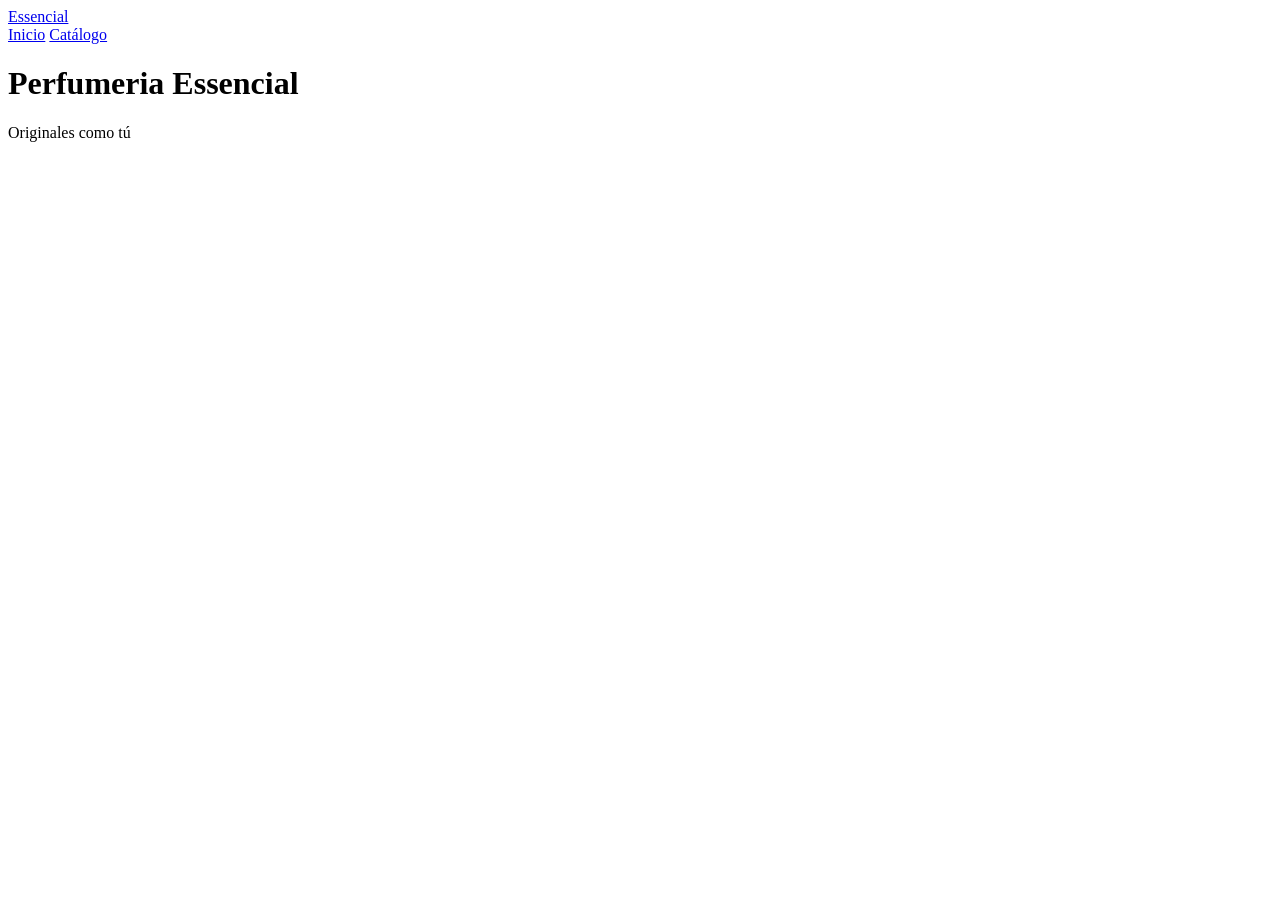
==== index.html @ 13d107a7 "estructura inicial" ====
<!DOCTYPE html>
<html lang="en">
<head>
    <meta charset="UTF-8">
    <meta name="viewport" content="width=device-width, initial-scale=1.0">
    <title>Essencial - Inicio</title>
    <link rel="stylesheet" href="css/styles.css">
</head>
<body>
    
    <header class="cabecera">
        <a class="marca" href="index.html">Essencial</a>
        <nav aria-label="Menú principal">
            <a href="index.html">Inicio</a>
            <a href="#catalogo">Catálogo</a>
        </nav>
        <h1>Perfumeria Essencial</h1>
        <p>Originales como tú</p>
    </header>
</body>
</html>
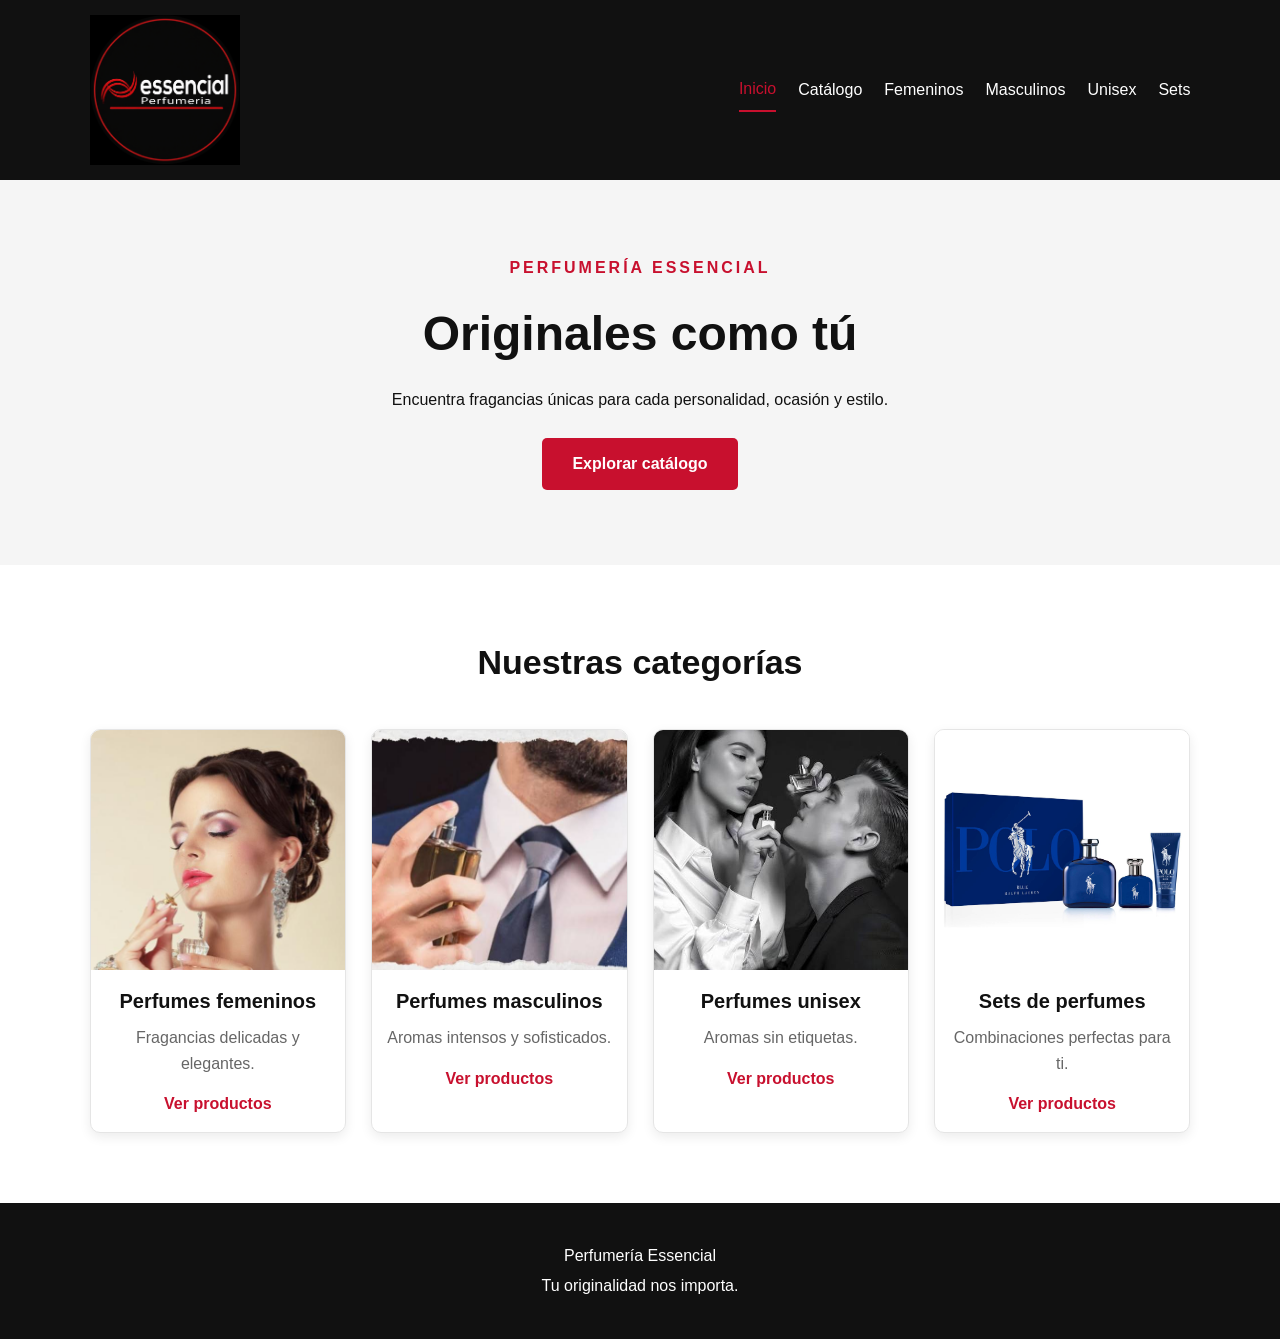
==== commit 609fdcb9: "Estructura general maqueteada" ====
--- a/index.html
+++ b/index.html
@@ -1,21 +1,146 @@
+
 <!DOCTYPE html>
-<html lang="en">
+<html lang="es">
+
 <head>
     <meta charset="UTF-8">
     <meta name="viewport" content="width=device-width, initial-scale=1.0">
-    <title>Essencial - Inicio</title>
+
+    <meta name="description"
+          content="Perfumería Essencial, originales como tú.">
+
+    <title>Essencial | Perfumería</title>
+
     <link rel="stylesheet" href="css/styles.css">
 </head>
+
 <body>
-    
+
+    <!-- ENCABEZADO -->
     <header class="cabecera">
-        <a class="marca" href="index.html">Essencial</a>
-        <nav aria-label="Menú principal">
-            <a href="index.html">Inicio</a>
-            <a href="#catalogo">Catálogo</a>
+
+        <a class="marca" href="index.html">
+            <img src="img/Logo.png"
+                 alt="Logo Perfumería Essencial"
+                 class="logo">
+        </a>
+
+        <nav class="menu" aria-label="Menú principal">
+            <a href="index.html" aria-current="page">Inicio</a>
+            <a href="#categorias">Catálogo</a>
+            <a href="femeninos.html">Femeninos</a>
+            <a href="masculinos.html">Masculinos</a>
+            <a href="unisex.html">Unisex</a>
+            <a href="packs.html">Sets</a>
         </nav>
-        <h1>Perfumeria Essencial</h1>
-        <p>Originales como tú</p>
+
     </header>
+
+    <main>
+
+        <!-- PRESENTACIÓN -->
+        <section class="presentacion">
+
+            <p class="subtitulo">
+                PERFUMERÍA ESSENCIAL
+            </p>
+
+            <h1>Originales como tú</h1>
+
+            <p>
+                Encuentra fragancias únicas para cada
+                personalidad, ocasión y estilo.
+            </p>
+
+            <a href="#categorias" class="boton">
+                Explorar catálogo
+            </a>
+
+        </section>
+
+        <!-- CATEGORÍAS -->
+        <section id="categorias" class="seccion-categorias">
+
+            <h2>Nuestras categorías</h2>
+
+            <div class="contenedor-categorias">
+
+                <article class="tarjeta">
+                    <a href="femeninos.html">
+
+                        <img src="img/femeninos.jpg"
+                             alt="Perfumes femeninos">
+
+                        <h3>Perfumes femeninos</h3>
+
+                        <p>
+                            Fragancias delicadas y elegantes.
+                        </p>
+
+                        <span>Ver productos</span>
+                    </a>
+                </article>
+
+                <article class="tarjeta">
+                    <a href="masculinos.html">
+
+                        <img src="img/masculinos.jpg"
+                             alt="Perfumes masculinos">
+
+                        <h3>Perfumes masculinos</h3>
+
+                        <p>
+                            Aromas intensos y sofisticados.
+                        </p>
+
+                        <span>Ver productos</span>
+                    </a>
+                </article>
+
+                <article class="tarjeta">
+                    <a href="unisex.html">
+
+                        <img src="img/unisex.jpg"
+                             alt="Perfumes unisex">
+
+                        <h3>Perfumes unisex</h3>
+
+                        <p>Aromas sin etiquetas.</p>
+
+                        <span>Ver productos</span>
+                    </a>
+                </article>
+
+                <article class="tarjeta">
+                    <a href="packs.html">
+
+                        <img src="img/packs.jpg"
+                             alt="Sets de perfumes">
+
+                        <h3>Sets de perfumes</h3>
+
+                        <p>
+                            Combinaciones perfectas para ti.
+                        </p>
+
+                        <span>Ver productos</span>
+                    </a>
+                </article>
+
+            </div>
+
+        </section>
+
+    </main>
+
+    <!-- PIE DE PÁGINA -->
+    <footer class="pie-pagina">
+
+        <p>Perfumería Essencial</p>
+
+        <p>Tu originalidad nos importa.</p>
+
+    </footer>
+
 </body>
-</html>+</html>
--- a/css/styles.css
+++ b/css/styles.css
@@ -0,0 +1,492 @@
+
+/* ========================================
+   PERFUMERÍA ESSENCIAL
+   Hoja de estilos principal
+======================================== */
+
+/* 1. VARIABLES CSS */
+:root {
+    --rojo: #C8102E;
+    --rojo-oscuro: #9F0B23;
+    --negro: #111111;
+    --blanco: #FFFFFF;
+
+    --gris-claro: #F5F5F5;
+    --gris-texto: #666666;
+    --borde: #E5E5E5;
+
+    --radio: 10px;
+    --sombra: 0 4px 12px rgba(0, 0, 0, 0.08);
+}
+
+/* 2. CONFIGURACIÓN GENERAL */
+* {
+    margin: 0;
+    padding: 0;
+    box-sizing: border-box;
+}
+
+html {
+    scroll-behavior: smooth;
+}
+
+body {
+    font-family: Arial, sans-serif;
+    color: var(--negro);
+    background: var(--blanco);
+    line-height: 1.6;
+}
+
+a {
+    text-decoration: none;
+    color: inherit;
+}
+
+img {
+    display: block;
+    max-width: 100%;
+}
+
+/* 3. ENCABEZADO */
+.cabecera {
+    display: flex;
+    justify-content: space-between;
+    align-items: center;
+    gap: 30px;
+    padding: 15px 7%;
+    background: var(--negro);
+}
+
+/* Logo original */
+.logo {
+    width: 150px;
+    height: auto;
+    object-fit: contain;
+}
+
+/* Menú */
+.menu {
+    display: flex;
+    align-items: center;
+    justify-content: center;
+    flex-wrap: wrap;
+    gap: 22px;
+}
+
+.menu a {
+    color: var(--blanco);
+    font-weight: 500;
+    transition: color 0.3s ease;
+}
+
+.menu a:hover {
+    color: var(--rojo);
+}
+
+/* 4. PRESENTACIÓN */
+.presentacion {
+    padding: 75px 20px;
+    text-align: center;
+    background: var(--gris-claro);
+
+    /* ANIMACIÓN 1 */
+    animation: aparecer 1.2s ease both;
+}
+
+.presentacion h1 {
+    font-size: 48px;
+    margin: 15px 0;
+}
+
+.presentacion p {
+    max-width: 650px;
+    margin-left: auto;
+    margin-right: auto;
+}
+
+.subtitulo {
+    color: var(--rojo);
+    font-weight: bold;
+    letter-spacing: 3px;
+}
+
+/* Botón principal */
+.boton {
+    display: inline-block;
+    margin-top: 25px;
+    padding: 13px 30px;
+    background: var(--rojo);
+    color: var(--blanco);
+    border-radius: 5px;
+    font-weight: bold;
+
+    /* ANIMACIÓN 2 */
+    animation: subir 1s ease both;
+
+    transition: background 0.3s ease;
+}
+
+.boton:hover {
+    background: var(--rojo-oscuro);
+}
+
+/* 5. CATEGORÍAS */
+.seccion-categorias {
+    padding: 70px 7%;
+    text-align: center;
+}
+
+.seccion-categorias h2 {
+    font-size: 34px;
+    margin-bottom: 40px;
+}
+
+/* Cuatro columnas */
+.contenedor-categorias {
+    display: grid;
+    grid-template-columns: repeat(4, 1fr);
+    gap: 25px;
+}
+
+/* Tarjetas */
+.tarjeta,
+.producto {
+    background: var(--blanco);
+    border: 1px solid var(--borde);
+    border-radius: var(--radio);
+    overflow: hidden;
+    box-shadow: var(--sombra);
+
+    transition:
+        transform 0.3s ease,
+        box-shadow 0.3s ease;
+}
+
+/* ANIMACIÓN 3 */
+.tarjeta {
+    animation: entradaTarjeta 0.9s ease both;
+}
+
+.tarjeta:hover,
+.producto:hover {
+    transform: translateY(-8px);
+    box-shadow: 0 10px 25px rgba(0, 0, 0, 0.15);
+}
+
+/* Imágenes */
+.tarjeta img,
+.producto img {
+    width: 100%;
+    height: 240px;
+    object-fit: cover;
+
+    transition: transform 0.4s ease;
+}
+
+.tarjeta:hover img,
+.producto:hover img {
+    transform: scale(1.05);
+}
+
+.tarjeta h3 {
+    margin: 15px 12px 8px;
+    font-size: 20px;
+}
+
+.tarjeta p {
+    margin: 8px 12px;
+    color: var(--gris-texto);
+}
+
+.tarjeta span {
+    display: block;
+    margin: 15px;
+    color: var(--rojo);
+    font-weight: bold;
+}
+
+/* 6. CATÁLOGO DE PRODUCTOS */
+.catalogo {
+    padding: 70px 7%;
+    text-align: center;
+}
+
+.catalogo h1 {
+    font-size: 36px;
+    margin-bottom: 35px;
+}
+
+.contenedor-productos {
+    display: grid;
+    grid-template-columns: repeat(3, 1fr);
+    gap: 25px;
+}
+
+.producto {
+    padding-bottom: 25px;
+}
+
+.producto h2 {
+    margin: 15px;
+    font-size: 21px;
+}
+
+.producto p {
+    margin: 12px;
+}
+
+.precio {
+    font-size: 24px;
+    font-weight: bold;
+    color: var(--negro);
+}
+
+/* Productos en oferta */
+.descuento {
+    display: inline-block;
+    padding: 6px 14px;
+    background: var(--rojo);
+    color: var(--blanco);
+    border-radius: 5px;
+
+    /* ANIMACIÓN 4 */
+    animation: resaltarOferta 2s ease-in-out infinite;
+}
+
+.sin-descuento {
+    color: var(--gris-texto);
+}
+
+.volver {
+    display: inline-block;
+    margin-top: 40px;
+    color: var(--rojo);
+    font-weight: bold;
+}
+
+.volver:hover {
+    text-decoration: underline;
+}
+
+/* 7. PIE DE PÁGINA */
+.pie-pagina {
+    padding: 35px 20px;
+    text-align: center;
+    background: var(--negro);
+    color: var(--blanco);
+}
+
+.pie-pagina p {
+    margin: 5px 0;
+}
+
+/* ========================================
+   ANIMACIONES CSS
+======================================== */
+
+/* Animación 1: aparición */
+@keyframes aparecer {
+    from {
+        opacity: 0;
+    }
+
+    to {
+        opacity: 1;
+    }
+}
+
+/* Animación 2: entrada desde abajo */
+@keyframes subir {
+    from {
+        opacity: 0;
+        transform: translateY(30px);
+    }
+
+    to {
+        opacity: 1;
+        transform: translateY(0);
+    }
+}
+
+/* Animación 3: entrada de tarjetas */
+@keyframes entradaTarjeta {
+    from {
+        opacity: 0;
+        transform: translateY(20px);
+    }
+
+    to {
+        opacity: 1;
+        transform: translateY(0);
+    }
+}
+
+/* Animación 4: ofertas */
+@keyframes resaltarOferta {
+    0%, 100% {
+        opacity: 1;
+    }
+
+    50% {
+        opacity: 0.65;
+    }
+}
+
+/* ========================================
+   RESPONSIVIDAD
+======================================== */
+
+/* TABLETS */
+@media (max-width: 900px) {
+
+    .cabecera {
+        flex-direction: column;
+        gap: 15px;
+    }
+
+    .contenedor-categorias,
+    .contenedor-productos {
+        grid-template-columns: repeat(2, 1fr);
+    }
+
+    .presentacion h1 {
+        font-size: 38px;
+    }
+}
+
+/* CELULARES */
+@media (max-width: 600px) {
+
+    .cabecera {
+        padding: 20px;
+    }
+
+    .logo {
+        width: 120px;
+    }
+
+    .menu {
+        gap: 12px;
+    }
+
+    .menu a {
+        font-size: 14px;
+    }
+
+    .presentacion {
+        padding: 70px 20px;
+    }
+
+    .presentacion h1 {
+        font-size: 30px;
+    }
+
+    .contenedor-categorias,
+    .contenedor-productos {
+        grid-template-columns: 1fr;
+    }
+
+    .seccion-categorias,
+    .catalogo {
+        padding: 45px 20px;
+    }
+
+    .tarjeta img,
+    .producto img {
+        height: 280px;
+    }
+}
+
+/* ACCESIBILIDAD */
+@media (prefers-reduced-motion: reduce) {
+
+    *,
+    *::before,
+    *::after {
+        animation-duration: 0.01ms !important;
+        animation-iteration-count: 1 !important;
+        transition-duration: 0.01ms !important;
+        scroll-behavior: auto !important;
+    }
+}
+/* Imágenes de las cuatro categorías */
+.tarjeta img {
+    width: 100%;
+    height: 240px;
+    object-fit: cover;
+}
+
+/* Imágenes de los productos */
+.producto img {
+    width: 100%;
+    height: 260px;
+    object-fit: contain;
+    padding: 15px;
+    background: var(--blanco);
+}
+
+
+/* =====================================
+   MEJORAS GENERALES DEL CATÁLOGO
+===================================== */
+
+/* Asegura el mismo alto de las tarjetas */
+.contenedor-productos {
+    align-items: stretch;
+}
+
+.producto {
+    display: flex;
+    flex-direction: column;
+    align-items: center;
+    gap: 8px;
+}
+
+.producto .precio {
+    margin-top: auto;
+}
+
+/* Mejora de la navegación */
+.menu a {
+    padding: 8px 0;
+}
+
+.menu a[aria-current="page"] {
+    color: var(--rojo);
+    border-bottom: 2px solid var(--rojo);
+}
+
+/* Accesibilidad al navegar con teclado */
+a:focus-visible {
+    outline: 3px solid var(--rojo);
+    outline-offset: 4px;
+}
+
+/* Mejor lectura de las descripciones */
+.producto p:not(.precio) {
+    color: var(--gris-texto);
+    padding: 0 12px;
+}
+
+/* Mejoras para tablet */
+@media (max-width: 900px) {
+    .contenedor-productos {
+        grid-template-columns: repeat(2, 1fr);
+    }
+}
+
+/* Mejoras para celular */
+@media (max-width: 600px) {
+    .contenedor-productos {
+        grid-template-columns: 1fr;
+    }
+
+    .catalogo h1 {
+        font-size: 28px;
+    }
+
+    .producto img {
+        height: 230px;
+    }
+}
+
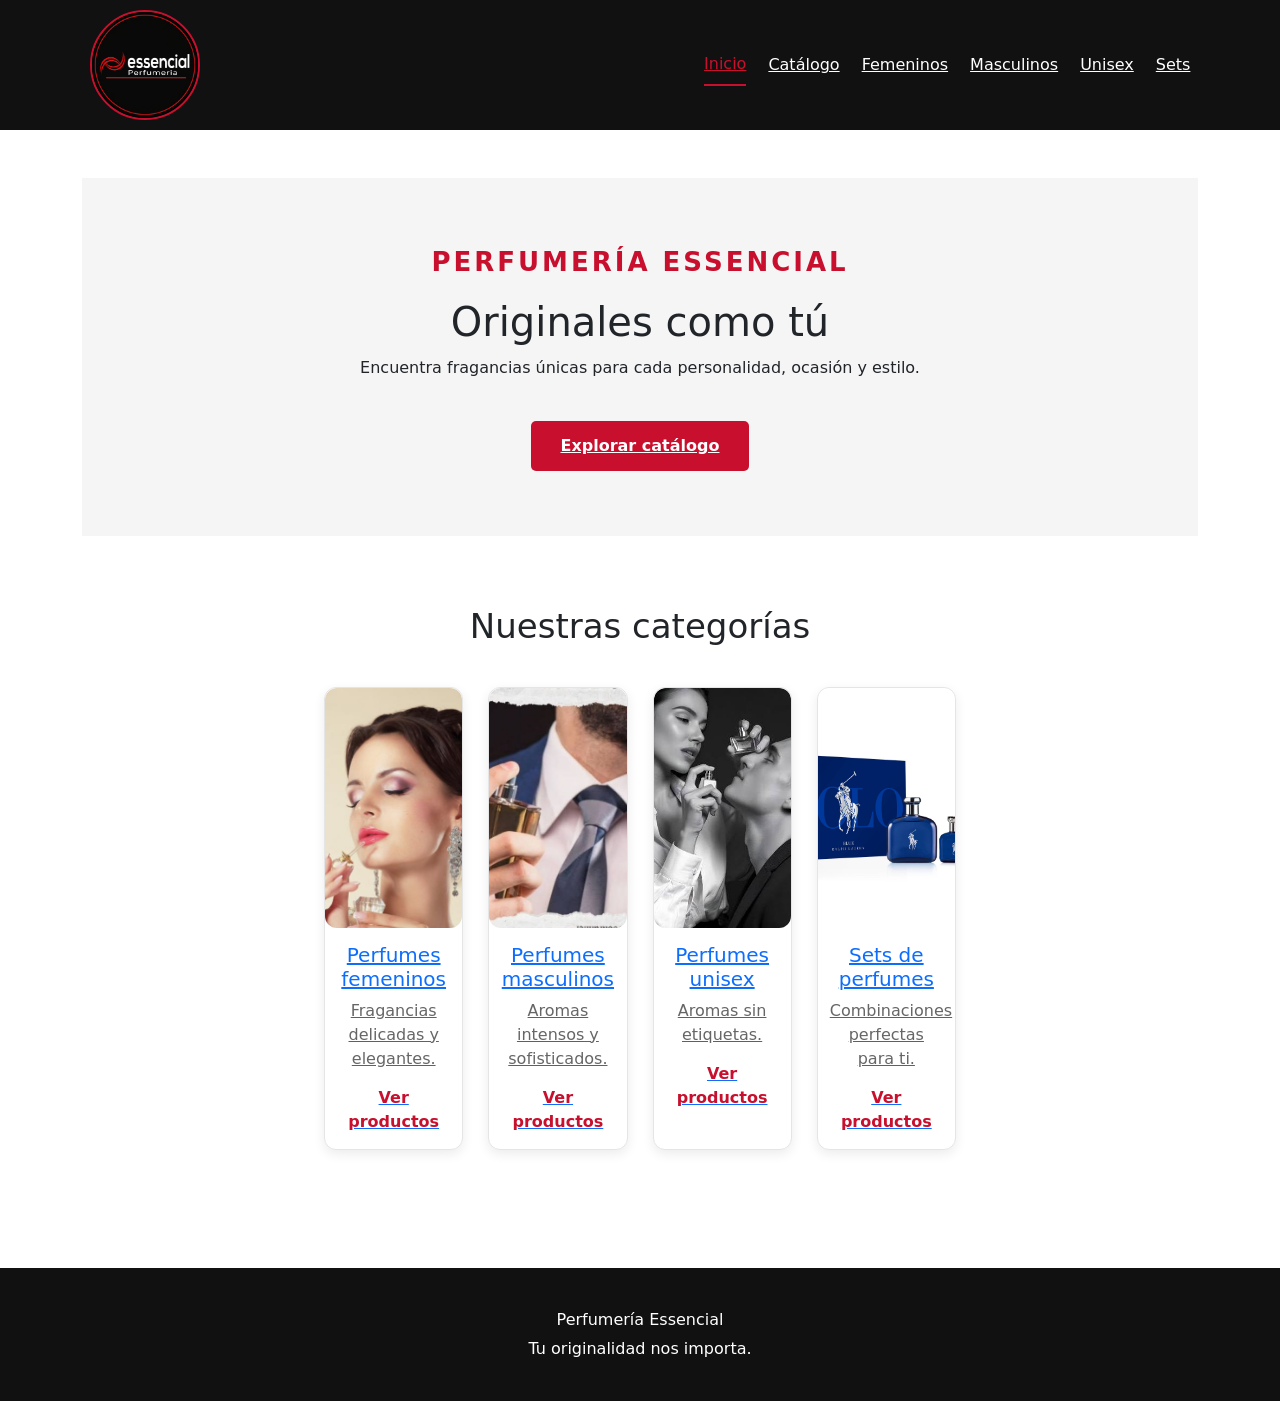
==== commit 00bd196e: "Validaciones completas, sin CSS" ====
--- a/index.html
+++ b/index.html
@@ -12,7 +12,15 @@
     <title>Essencial | Perfumería</title>
 
     <link rel="stylesheet" href="css/styles.css">
-</head>
+
+    <link href="https://cdn.jsdelivr.net/npm/bootstrap@5.3.8/dist/css/bootstrap.min.css"
+    rel="stylesheet" integrity="sha384-sRIl4kxILFvY47J16cr9ZwB07vP4J8+LH7qKQnuqkuIAvNWLzeN8tE5YBujZqJLB"
+    crossorigin="anonymous">
+    <script src="https://cdn.jsdelivr.net/npm/bootstrap@5.3.8/dist/js/bootstrap.bundle.min.js" 
+        integrity="sha384-FKyoEForCGlyvwx9Hj09JcYn3nv7wiPVlz7YYwJrWVcXK/BmnVDxM+D2scQbITxI" 
+        crossorigin="anonymous">
+    </script>
+        </head>
 
 <body>
 
@@ -36,7 +44,7 @@
 
     </header>
 
-    <main>
+    <main class="container py-5">
 
         <!-- PRESENTACIÓN -->
         <section class="presentacion">
@@ -62,7 +70,9 @@
         <section id="categorias" class="seccion-categorias">
 
             <h2>Nuestras categorías</h2>
+        <div class="row justify-content-center ">
 
+            <div class="col-12 col-lg-8">
             <div class="contenedor-categorias">
 
                 <article class="tarjeta">
@@ -126,9 +136,10 @@
                         <span>Ver productos</span>
                     </a>
                 </article>
-
             </div>
-
+            </div>
+        </div>
+        
         </section>
 
     </main>
--- a/css/styles.css
+++ b/css/styles.css
@@ -15,11 +15,14 @@
     --gris-texto: #666666;
     --borde: #E5E5E5;
 
-    --radio: 10px;
+    --radio: 12px;
     --sombra: 0 4px 12px rgba(0, 0, 0, 0.08);
 }
 
-/* 2. CONFIGURACIÓN GENERAL */
+/* ========================================
+   2. CONFIGURACIÓN GENERAL
+======================================== */
+
 * {
     margin: 0;
     padding: 0;
@@ -47,24 +50,29 @@
     max-width: 100%;
 }
 
-/* 3. ENCABEZADO */
+/* ========================================
+   3. ENCABEZADO Y MENÚ
+======================================== */
+
 .cabecera {
     display: flex;
     justify-content: space-between;
     align-items: center;
-    gap: 30px;
-    padding: 15px 7%;
+    gap: 10px;
+    padding: 10px 7%;
     background: var(--negro);
 }
 
-/* Logo original */
+/* Logo circular */
 .logo {
-    width: 150px;
-    height: auto;
-    object-fit: contain;
-}
-
-/* Menú */
+    width: 110px;
+    height: 110px;
+    border-radius: 50%;
+    object-fit: cover;
+    border: 2px solid var(--rojo);
+}
+
+/* Menú de navegación */
 .menu {
     display: flex;
     align-items: center;
@@ -76,41 +84,56 @@
 .menu a {
     color: var(--blanco);
     font-weight: 500;
+    padding: 8px 0;
     transition: color 0.3s ease;
 }
 
+/* Cambio de color al pasar el mouse */
 .menu a:hover {
     color: var(--rojo);
 }
 
-/* 4. PRESENTACIÓN */
+/* Categoría seleccionada */
+.menu a[aria-current="page"] {
+    color: var(--rojo);
+    border-bottom: 2px solid var(--rojo);
+}
+
+/* ========================================
+   4. PRESENTACIÓN DE LA PORTADA
+======================================== */
+
 .presentacion {
-    padding: 75px 20px;
+    padding: 65px 20px;
     text-align: center;
     background: var(--gris-claro);
 
-    /* ANIMACIÓN 1 */
+    /* Animación 1 */
     animation: aparecer 1.2s ease both;
 }
 
+/* Nombre de la perfumería */
+.subtitulo {
+    color: var(--rojo);
+    font-size: 26px;
+    font-weight: bold;
+    letter-spacing: 3px;
+}
+
+/* Eslogan principal */
 .presentacion h1 {
-    font-size: 48px;
-    margin: 15px 0;
-}
-
+    font-size: 40px;
+    margin: 10px 0;
+}
+
+/* Descripción */
 .presentacion p {
     max-width: 650px;
     margin-left: auto;
     margin-right: auto;
 }
 
-.subtitulo {
-    color: var(--rojo);
-    font-weight: bold;
-    letter-spacing: 3px;
-}
-
-/* Botón principal */
+/* Botón explorar catálogo */
 .boton {
     display: inline-block;
     margin-top: 25px;
@@ -120,17 +143,21 @@
     border-radius: 5px;
     font-weight: bold;
 
-    /* ANIMACIÓN 2 */
+    /* Animación 2 */
     animation: subir 1s ease both;
 
     transition: background 0.3s ease;
 }
 
+/* Cambio de color del botón */
 .boton:hover {
     background: var(--rojo-oscuro);
 }
 
-/* 5. CATEGORÍAS */
+/* ========================================
+   5. CATEGORÍAS DE LA PORTADA
+======================================== */
+
 .seccion-categorias {
     padding: 70px 7%;
     text-align: center;
@@ -141,14 +168,14 @@
     margin-bottom: 40px;
 }
 
-/* Cuatro columnas */
+/* Distribución en cuatro columnas */
 .contenedor-categorias {
     display: grid;
     grid-template-columns: repeat(4, 1fr);
     gap: 25px;
 }
 
-/* Tarjetas */
+/* Estilo compartido de las tarjetas */
 .tarjeta,
 .producto {
     background: var(--blanco);
@@ -162,42 +189,46 @@
         box-shadow 0.3s ease;
 }
 
-/* ANIMACIÓN 3 */
+/* Animación 3 */
 .tarjeta {
     animation: entradaTarjeta 0.9s ease both;
 }
 
+/* Efecto al pasar el mouse */
 .tarjeta:hover,
 .producto:hover {
     transform: translateY(-8px);
     box-shadow: 0 10px 25px rgba(0, 0, 0, 0.15);
 }
 
-/* Imágenes */
-.tarjeta img,
-.producto img {
+/* Imágenes de las cuatro categorías */
+.tarjeta img {
     width: 100%;
     height: 240px;
     object-fit: cover;
-
+    border-radius: 12px;
     transition: transform 0.4s ease;
 }
 
+/* Efecto de ampliación */
 .tarjeta:hover img,
 .producto:hover img {
     transform: scale(1.05);
 }
 
+/* Nombre de la categoría */
 .tarjeta h3 {
     margin: 15px 12px 8px;
     font-size: 20px;
 }
 
+/* Descripción de la categoría */
 .tarjeta p {
     margin: 8px 12px;
     color: var(--gris-texto);
 }
 
+/* Enlace Ver productos */
 .tarjeta span {
     display: block;
     margin: 15px;
@@ -205,7 +236,10 @@
     font-weight: bold;
 }
 
-/* 6. CATÁLOGO DE PRODUCTOS */
+/* ========================================
+   6. CATÁLOGO DE PRODUCTOS
+======================================== */
+
 .catalogo {
     padding: 70px 7%;
     text-align: center;
@@ -216,47 +250,83 @@
     margin-bottom: 35px;
 }
 
+/* Distribución en tres columnas */
 .contenedor-productos {
     display: grid;
     grid-template-columns: repeat(3, 1fr);
     gap: 25px;
-}
-
+    align-items: stretch;
+}
+
+/* Tarjetas de perfumes */
 .producto {
-    padding-bottom: 25px;
-}
-
+    display: flex;
+    flex-direction: column;
+    align-items: center;
+    gap: 8px;
+}
+
+/* Imágenes de perfumes */
+
+.producto img {
+    width: 90%;
+    height: 260px;
+    object-fit: contain;
+    border-radius: 15px;
+    background: var(--gris-claro);
+    margin: 15px auto;
+    display: block;
+    transition: transform 0.4s ease;
+}
+/* Nombre del perfume */
 .producto h2 {
     margin: 15px;
     font-size: 21px;
 }
 
+/* Descripciones */
 .producto p {
     margin: 12px;
 }
 
+/* Descripción de los productos */
+.producto p:not(.precio) {
+    color: var(--gris-texto);
+    padding: 0 12px;
+}
+
+/* Precio */
 .precio {
     font-size: 24px;
     font-weight: bold;
     color: var(--negro);
 }
 
-/* Productos en oferta */
+/* Alinea los precios al final */
+.producto .precio {
+    margin-top: auto;
+}
+
+/* Etiqueta de descuento */
 .descuento {
     display: inline-block;
     padding: 6px 14px;
+    margin-bottom: 20px;
     background: var(--rojo);
     color: var(--blanco);
     border-radius: 5px;
 
-    /* ANIMACIÓN 4 */
+    /* Animación 4 */
     animation: resaltarOferta 2s ease-in-out infinite;
 }
 
+/* Producto sin descuento */
 .sin-descuento {
     color: var(--gris-texto);
-}
-
+    margin-bottom: 20px;
+}
+
+/* Enlace para volver al inicio */
 .volver {
     display: inline-block;
     margin-top: 40px;
@@ -268,7 +338,10 @@
     text-decoration: underline;
 }
 
-/* 7. PIE DE PÁGINA */
+/* ========================================
+   7. PIE DE PÁGINA
+======================================== */
+
 .pie-pagina {
     padding: 35px 20px;
     text-align: center;
@@ -281,10 +354,10 @@
 }
 
 /* ========================================
-   ANIMACIONES CSS
-======================================== */
-
-/* Animación 1: aparición */
+   8. ANIMACIONES CSS
+======================================== */
+
+/* ANIMACIÓN 1: Aparición gradual */
 @keyframes aparecer {
     from {
         opacity: 0;
@@ -295,7 +368,7 @@
     }
 }
 
-/* Animación 2: entrada desde abajo */
+/* ANIMACIÓN 2: Movimiento hacia arriba */
 @keyframes subir {
     from {
         opacity: 0;
@@ -308,7 +381,7 @@
     }
 }
 
-/* Animación 3: entrada de tarjetas */
+/* ANIMACIÓN 3: Entrada de tarjetas */
 @keyframes entradaTarjeta {
     from {
         opacity: 0;
@@ -321,7 +394,7 @@
     }
 }
 
-/* Animación 4: ofertas */
+/* ANIMACIÓN 4: Resaltar descuentos */
 @keyframes resaltarOferta {
     0%, 100% {
         opacity: 1;
@@ -332,11 +405,32 @@
     }
 }
 
-/* ========================================
-   RESPONSIVIDAD
-======================================== */
-
-/* TABLETS */
+/* Descripción detallada de los perfumes */
+.descripcion-producto {
+    text-align: left;
+    padding: 0 20px;
+}
+
+/* Separación del párrafo */
+.descripcion-producto p {
+    margin-bottom: 20px;
+}
+
+/* Lista de notas aromáticas */
+.descripcion-producto ul {
+    padding-left: 25px;
+    margin-bottom: 20px;
+}
+
+/* Espacio entre cada nota */
+.descripcion-producto li {
+    margin-bottom: 15px;
+}
+/* ========================================
+   9. RESPONSIVIDAD
+======================================== */
+
+/* TABLETS: pantallas de hasta 900px */
 @media (max-width: 900px) {
 
     .cabecera {
@@ -350,19 +444,24 @@
     }
 
     .presentacion h1 {
-        font-size: 38px;
-    }
-}
-
-/* CELULARES */
+        font-size: 34px;
+    }
+
+    .subtitulo {
+        font-size: 22px;
+    }
+}
+
+/* CELULARES: pantallas de hasta 600px */
 @media (max-width: 600px) {
 
     .cabecera {
-        padding: 20px;
+        padding: 15px 20px;
     }
 
     .logo {
-        width: 120px;
+        width: 70px;
+        height: 70px;
     }
 
     .menu {
@@ -374,11 +473,15 @@
     }
 
     .presentacion {
-        padding: 70px 20px;
+        padding: 55px 20px;
     }
 
     .presentacion h1 {
-        font-size: 30px;
+        font-size: 28px;
+    }
+
+    .subtitulo {
+        font-size: 18px;
     }
 
     .contenedor-categorias,
@@ -391,13 +494,20 @@
         padding: 45px 20px;
     }
 
-    .tarjeta img,
+    .catalogo h1 {
+        font-size: 28px;
+    }
+
     .producto img {
-        height: 280px;
-    }
-}
-
-/* ACCESIBILIDAD */
+        height: 230px;
+    }
+}
+
+/* ========================================
+   10. ACCESIBILIDAD
+======================================== */
+
+/* Reduce animaciones si el usuario lo solicita */
 @media (prefers-reduced-motion: reduce) {
 
     *,
@@ -409,84 +519,3 @@
         scroll-behavior: auto !important;
     }
 }
-/* Imágenes de las cuatro categorías */
-.tarjeta img {
-    width: 100%;
-    height: 240px;
-    object-fit: cover;
-}
-
-/* Imágenes de los productos */
-.producto img {
-    width: 100%;
-    height: 260px;
-    object-fit: contain;
-    padding: 15px;
-    background: var(--blanco);
-}
-
-
-/* =====================================
-   MEJORAS GENERALES DEL CATÁLOGO
-===================================== */
-
-/* Asegura el mismo alto de las tarjetas */
-.contenedor-productos {
-    align-items: stretch;
-}
-
-.producto {
-    display: flex;
-    flex-direction: column;
-    align-items: center;
-    gap: 8px;
-}
-
-.producto .precio {
-    margin-top: auto;
-}
-
-/* Mejora de la navegación */
-.menu a {
-    padding: 8px 0;
-}
-
-.menu a[aria-current="page"] {
-    color: var(--rojo);
-    border-bottom: 2px solid var(--rojo);
-}
-
-/* Accesibilidad al navegar con teclado */
-a:focus-visible {
-    outline: 3px solid var(--rojo);
-    outline-offset: 4px;
-}
-
-/* Mejor lectura de las descripciones */
-.producto p:not(.precio) {
-    color: var(--gris-texto);
-    padding: 0 12px;
-}
-
-/* Mejoras para tablet */
-@media (max-width: 900px) {
-    .contenedor-productos {
-        grid-template-columns: repeat(2, 1fr);
-    }
-}
-
-/* Mejoras para celular */
-@media (max-width: 600px) {
-    .contenedor-productos {
-        grid-template-columns: 1fr;
-    }
-
-    .catalogo h1 {
-        font-size: 28px;
-    }
-
-    .producto img {
-        height: 230px;
-    }
-}
-
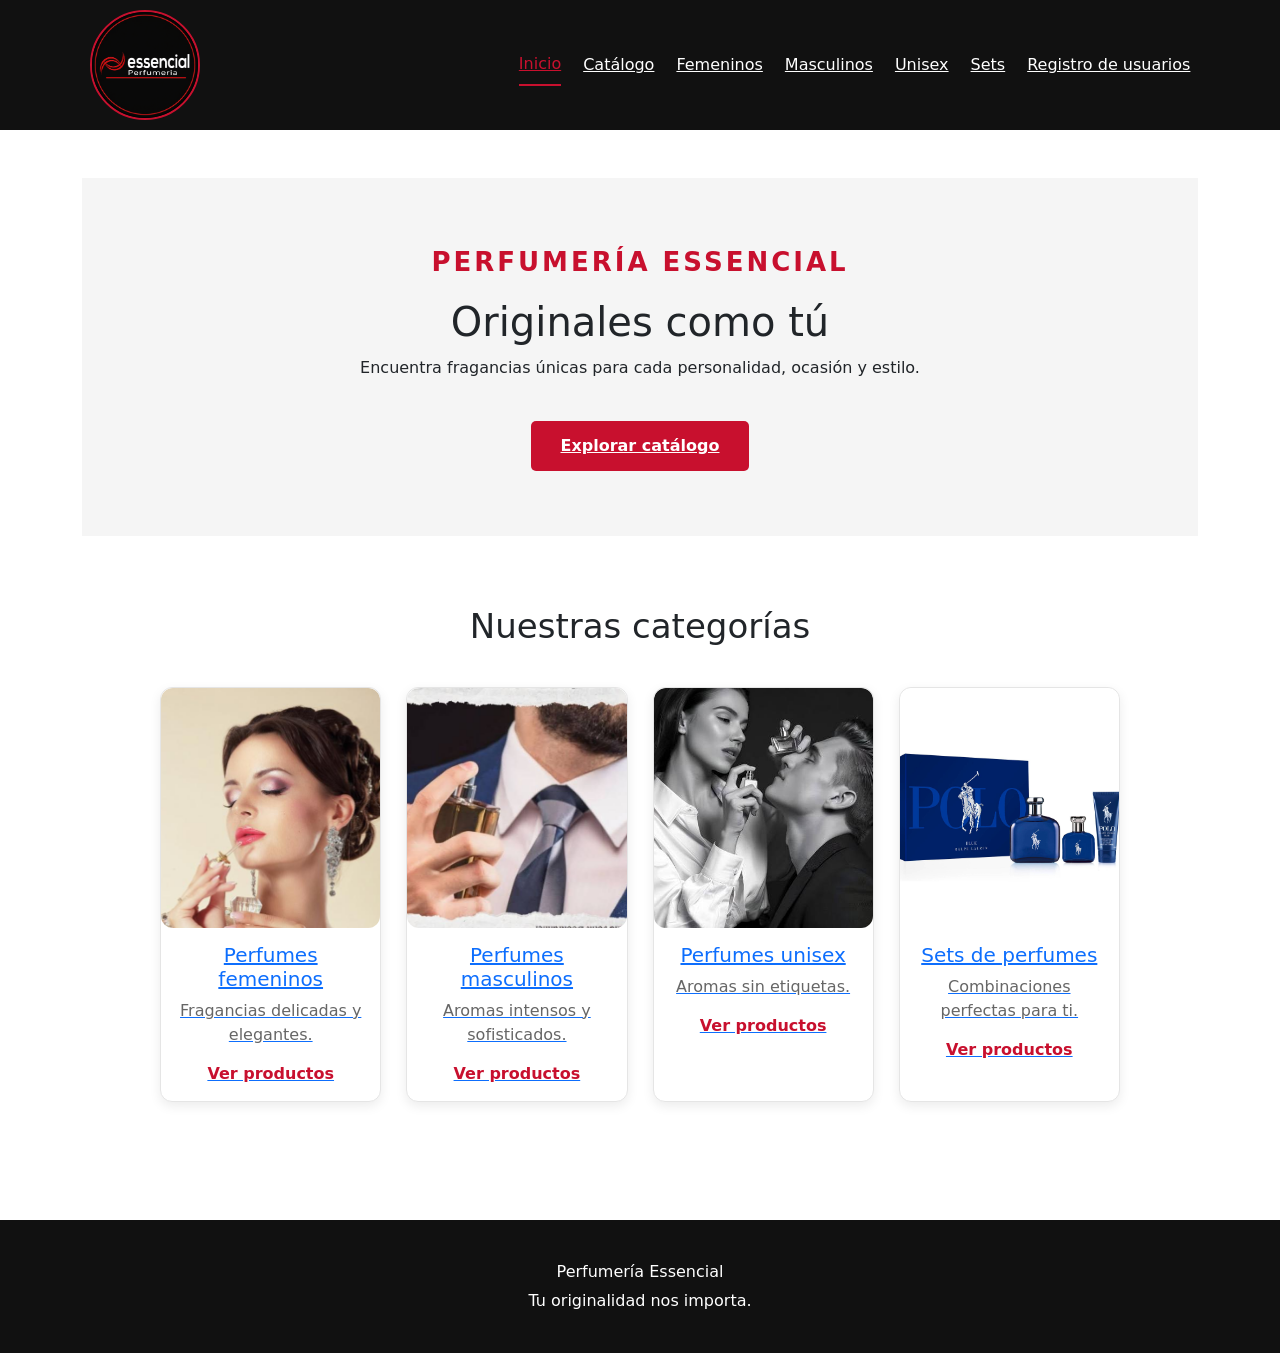
==== commit 6b50cb73: "incorporacion de css a las validaciones" ====
--- a/index.html
+++ b/index.html
@@ -40,6 +40,7 @@
             <a href="masculinos.html">Masculinos</a>
             <a href="unisex.html">Unisex</a>
             <a href="packs.html">Sets</a>
+            <a href="registroUsuario.html">Registro de usuarios</a>
         </nav>
 
     </header>
@@ -72,7 +73,7 @@
             <h2>Nuestras categorías</h2>
         <div class="row justify-content-center ">
 
-            <div class="col-12 col-lg-8">
+            <div class="col-12 col-lg-12">
             <div class="contenedor-categorias">
 
                 <article class="tarjeta">
@@ -139,7 +140,7 @@
             </div>
             </div>
         </div>
-        
+
         </section>
 
     </main>
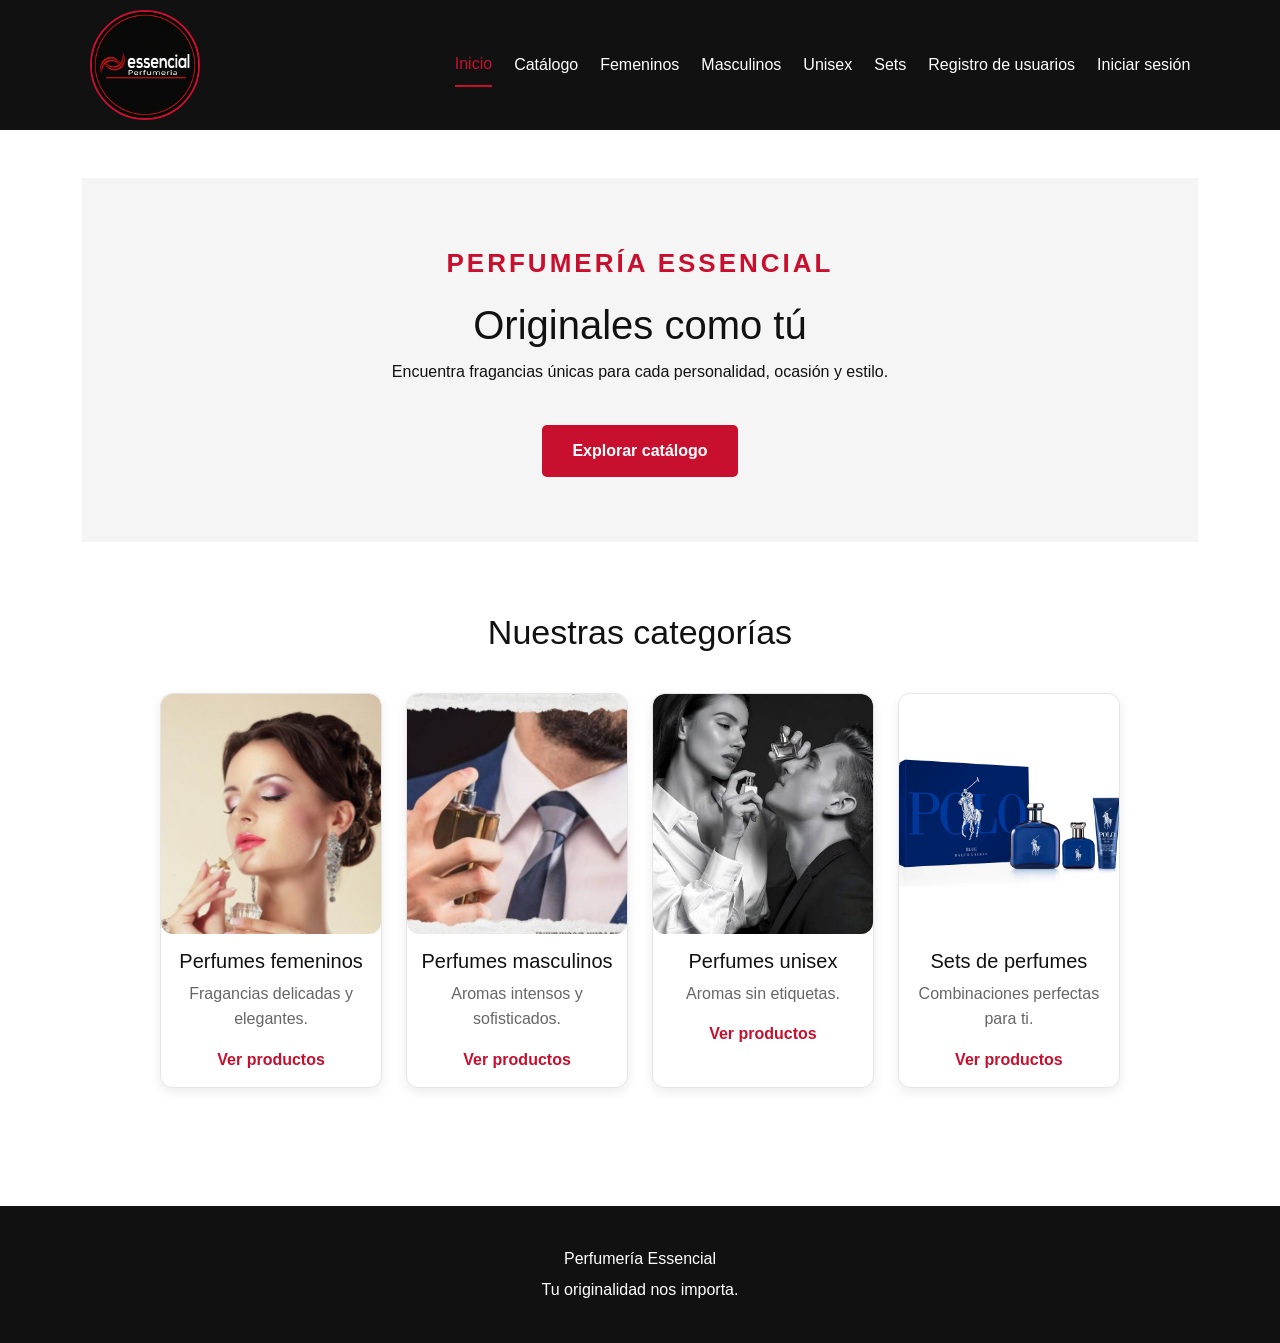
==== commit e01dd304: "estructura creada sin validaciones" ====
--- a/index.html
+++ b/index.html
@@ -1,4 +1,3 @@
-
 <!DOCTYPE html>
 <html lang="es">
 
@@ -6,21 +5,19 @@
     <meta charset="UTF-8">
     <meta name="viewport" content="width=device-width, initial-scale=1.0">
 
-    <meta name="description"
-          content="Perfumería Essencial, originales como tú.">
+    <meta name="description" content="Perfumería Essencial, originales como tú.">
 
     <title>Essencial | Perfumería</title>
 
+
+
+    <link href="https://cdn.jsdelivr.net/npm/bootstrap@5.3.8/dist/css/bootstrap.min.css" rel="stylesheet"
+        integrity="sha384-sRIl4kxILFvY47J16cr9ZwB07vP4J8+LH7qKQnuqkuIAvNWLzeN8tE5YBujZqJLB" crossorigin="anonymous">
     <link rel="stylesheet" href="css/styles.css">
-
-    <link href="https://cdn.jsdelivr.net/npm/bootstrap@5.3.8/dist/css/bootstrap.min.css"
-    rel="stylesheet" integrity="sha384-sRIl4kxILFvY47J16cr9ZwB07vP4J8+LH7qKQnuqkuIAvNWLzeN8tE5YBujZqJLB"
-    crossorigin="anonymous">
-    <script src="https://cdn.jsdelivr.net/npm/bootstrap@5.3.8/dist/js/bootstrap.bundle.min.js" 
-        integrity="sha384-FKyoEForCGlyvwx9Hj09JcYn3nv7wiPVlz7YYwJrWVcXK/BmnVDxM+D2scQbITxI" 
-        crossorigin="anonymous">
-    </script>
-        </head>
+    <script src="https://cdn.jsdelivr.net/npm/bootstrap@5.3.8/dist/js/bootstrap.bundle.min.js"
+        integrity="sha384-FKyoEForCGlyvwx9Hj09JcYn3nv7wiPVlz7YYwJrWVcXK/BmnVDxM+D2scQbITxI" crossorigin="anonymous">
+        </script>
+</head>
 
 <body>
 
@@ -28,9 +25,7 @@
     <header class="cabecera">
 
         <a class="marca" href="index.html">
-            <img src="img/Logo.png"
-                 alt="Logo Perfumería Essencial"
-                 class="logo">
+            <img src="img/Logo.png" alt="Logo Perfumería Essencial" class="logo">
         </a>
 
         <nav class="menu" aria-label="Menú principal">
@@ -71,75 +66,73 @@
         <section id="categorias" class="seccion-categorias">
 
             <h2>Nuestras categorías</h2>
-        <div class="row justify-content-center ">
+            <div class="row contenedor-categorias">
 
-            <div class="col-12 col-lg-12">
-            <div class="contenedor-categorias">
+                <div class="col-12 col-md-6 col-lg-3">
+                    <article class="tarjeta">
+                        <a href="femeninos.html">
 
-                <article class="tarjeta">
-                    <a href="femeninos.html">
+                            <img src="img/femeninos.jpg" alt="Perfumes femeninos">
 
-                        <img src="img/femeninos.jpg"
-                             alt="Perfumes femeninos">
+                            <h3>Perfumes femeninos</h3>
 
-                        <h3>Perfumes femeninos</h3>
+                            <p>
+                                Fragancias delicadas y elegantes.
+                            </p>
 
-                        <p>
-                            Fragancias delicadas y elegantes.
-                        </p>
+                            <span>Ver productos</span>
+                        </a>
+                    </article>
+                </div>
+                <div class="col-12 col-md-6 col-lg-3">
+                    <article class="tarjeta">
+                        <a href="masculinos.html">
 
-                        <span>Ver productos</span>
-                    </a>
-                </article>
+                            <img src="img/masculinos.jpg" alt="Perfumes masculinos">
 
-                <article class="tarjeta">
-                    <a href="masculinos.html">
+                            <h3>Perfumes masculinos</h3>
 
-                        <img src="img/masculinos.jpg"
-                             alt="Perfumes masculinos">
+                            <p>
+                                Aromas intensos y sofisticados.
+                            </p>
 
-                        <h3>Perfumes masculinos</h3>
+                            <span>Ver productos</span>
+                        </a>
+                    </article>
+                </div>
+                <div class="col-12 col-md-6 col-lg-3">
+                    <article class="tarjeta">
+                        <a href="unisex.html">
 
-                        <p>
-                            Aromas intensos y sofisticados.
-                        </p>
+                            <img src="img/unisex.jpg" alt="Perfumes unisex">
 
-                        <span>Ver productos</span>
-                    </a>
-                </article>
+                            <h3>Perfumes unisex</h3>
 
-                <article class="tarjeta">
-                    <a href="unisex.html">
+                            <p>Aromas sin etiquetas.</p>
 
-                        <img src="img/unisex.jpg"
-                             alt="Perfumes unisex">
+                            <span>Ver productos</span>
+                        </a>
+                    </article>
+                </div>
+                <div class="col-12 col-md-6 col-lg-3">
+                    <article class="tarjeta">
+                        <a href="packs.html">
 
-                        <h3>Perfumes unisex</h3>
+                            <img src="img/packs.jpg" alt="Sets de perfumes">
 
-                        <p>Aromas sin etiquetas.</p>
+                            <h3>Sets de perfumes</h3>
 
-                        <span>Ver productos</span>
-                    </a>
-                </article>
+                            <p>
+                                Combinaciones perfectas para ti.
+                            </p>
 
-                <article class="tarjeta">
-                    <a href="packs.html">
+                            <span>Ver productos</span>
+                        </a>
+                    </article>
 
-                        <img src="img/packs.jpg"
-                             alt="Sets de perfumes">
+                </div>
 
-                        <h3>Sets de perfumes</h3>
-
-                        <p>
-                            Combinaciones perfectas para ti.
-                        </p>
-
-                        <span>Ver productos</span>
-                    </a>
-                </article>
             </div>
-            </div>
-        </div>
 
         </section>
 
@@ -153,6 +146,9 @@
         <p>Tu originalidad nos importa.</p>
 
     </footer>
+<script src="js/datos.js"></script>
+<script src="js/auth.js"></script>
+<script src="js/catalogo.js"></script>
+</body>
 
-</body>
-</html>
+</html>
--- a/css/styles.css
+++ b/css/styles.css
@@ -4,7 +4,10 @@
    Hoja de estilos principal
 ======================================== */
 
-/* 1. VARIABLES CSS */
+/* ========================================
+   1. VARIABLES CSS
+======================================== */
+
 :root {
     --rojo: #C8102E;
     --rojo-oscuro: #9F0B23;
@@ -152,6 +155,7 @@
 /* Cambio de color del botón */
 .boton:hover {
     background: var(--rojo-oscuro);
+    color: var(--blanco);
 }
 
 /* ========================================
@@ -168,11 +172,13 @@
     margin-bottom: 40px;
 }
 
-/* Distribución en cuatro columnas */
+/* Distribución mediante Bootstrap Grid */
 .contenedor-categorias {
-    display: grid;
-    grid-template-columns: repeat(4, 1fr);
-    gap: 25px;
+    row-gap: 25px;
+}
+
+.contenedor-categorias .tarjeta {
+    height: 100%;
 }
 
 /* Estilo compartido de las tarjetas */
@@ -250,12 +256,21 @@
     margin-bottom: 35px;
 }
 
-/* Distribución en tres columnas */
+/* Distribución de productos con Bootstrap */
 .contenedor-productos {
-    display: grid;
-    grid-template-columns: repeat(3, 1fr);
-    gap: 25px;
+    row-gap: 25px;
     align-items: stretch;
+}
+
+/* Columnas del catálogo */
+.contenedor-productos > div {
+    display: flex;
+}
+
+/* Tarjetas de igual tamaño */
+.contenedor-productos .producto {
+    width: 100%;
+    height: 100%;
 }
 
 /* Tarjetas de perfumes */
@@ -267,7 +282,6 @@
 }
 
 /* Imágenes de perfumes */
-
 .producto img {
     width: 90%;
     height: 260px;
@@ -278,13 +292,14 @@
     display: block;
     transition: transform 0.4s ease;
 }
+
 /* Nombre del perfume */
 .producto h2 {
     margin: 15px;
     font-size: 21px;
 }
 
-/* Descripciones */
+/* Párrafos de productos */
 .producto p {
     margin: 12px;
 }
@@ -302,7 +317,7 @@
     color: var(--negro);
 }
 
-/* Alinea los precios al final */
+/* Alinear precios al final */
 .producto .precio {
     margin-top: auto;
 }
@@ -326,7 +341,7 @@
     margin-bottom: 20px;
 }
 
-/* Enlace para volver al inicio */
+/* Enlace volver al inicio */
 .volver {
     display: inline-block;
     margin-top: 40px;
@@ -405,29 +420,30 @@
     }
 }
 
-/* Descripción detallada de los perfumes */
+/* ========================================
+   9. DESCRIPCIÓN DETALLADA
+======================================== */
+
 .descripcion-producto {
     text-align: left;
     padding: 0 20px;
 }
 
-/* Separación del párrafo */
 .descripcion-producto p {
     margin-bottom: 20px;
 }
 
-/* Lista de notas aromáticas */
 .descripcion-producto ul {
     padding-left: 25px;
     margin-bottom: 20px;
 }
 
-/* Espacio entre cada nota */
 .descripcion-producto li {
     margin-bottom: 15px;
 }
-/* ========================================
-   9. RESPONSIVIDAD
+
+/* ========================================
+   10. RESPONSIVIDAD
 ======================================== */
 
 /* TABLETS: pantallas de hasta 900px */
@@ -438,11 +454,6 @@
         gap: 15px;
     }
 
-    .contenedor-categorias,
-    .contenedor-productos {
-        grid-template-columns: repeat(2, 1fr);
-    }
-
     .presentacion h1 {
         font-size: 34px;
     }
@@ -484,11 +495,6 @@
         font-size: 18px;
     }
 
-    .contenedor-categorias,
-    .contenedor-productos {
-        grid-template-columns: 1fr;
-    }
-
     .seccion-categorias,
     .catalogo {
         padding: 45px 20px;
@@ -504,7 +510,7 @@
 }
 
 /* ========================================
-   10. ACCESIBILIDAD
+   11. ACCESIBILIDAD
 ======================================== */
 
 /* Reduce animaciones si el usuario lo solicita */
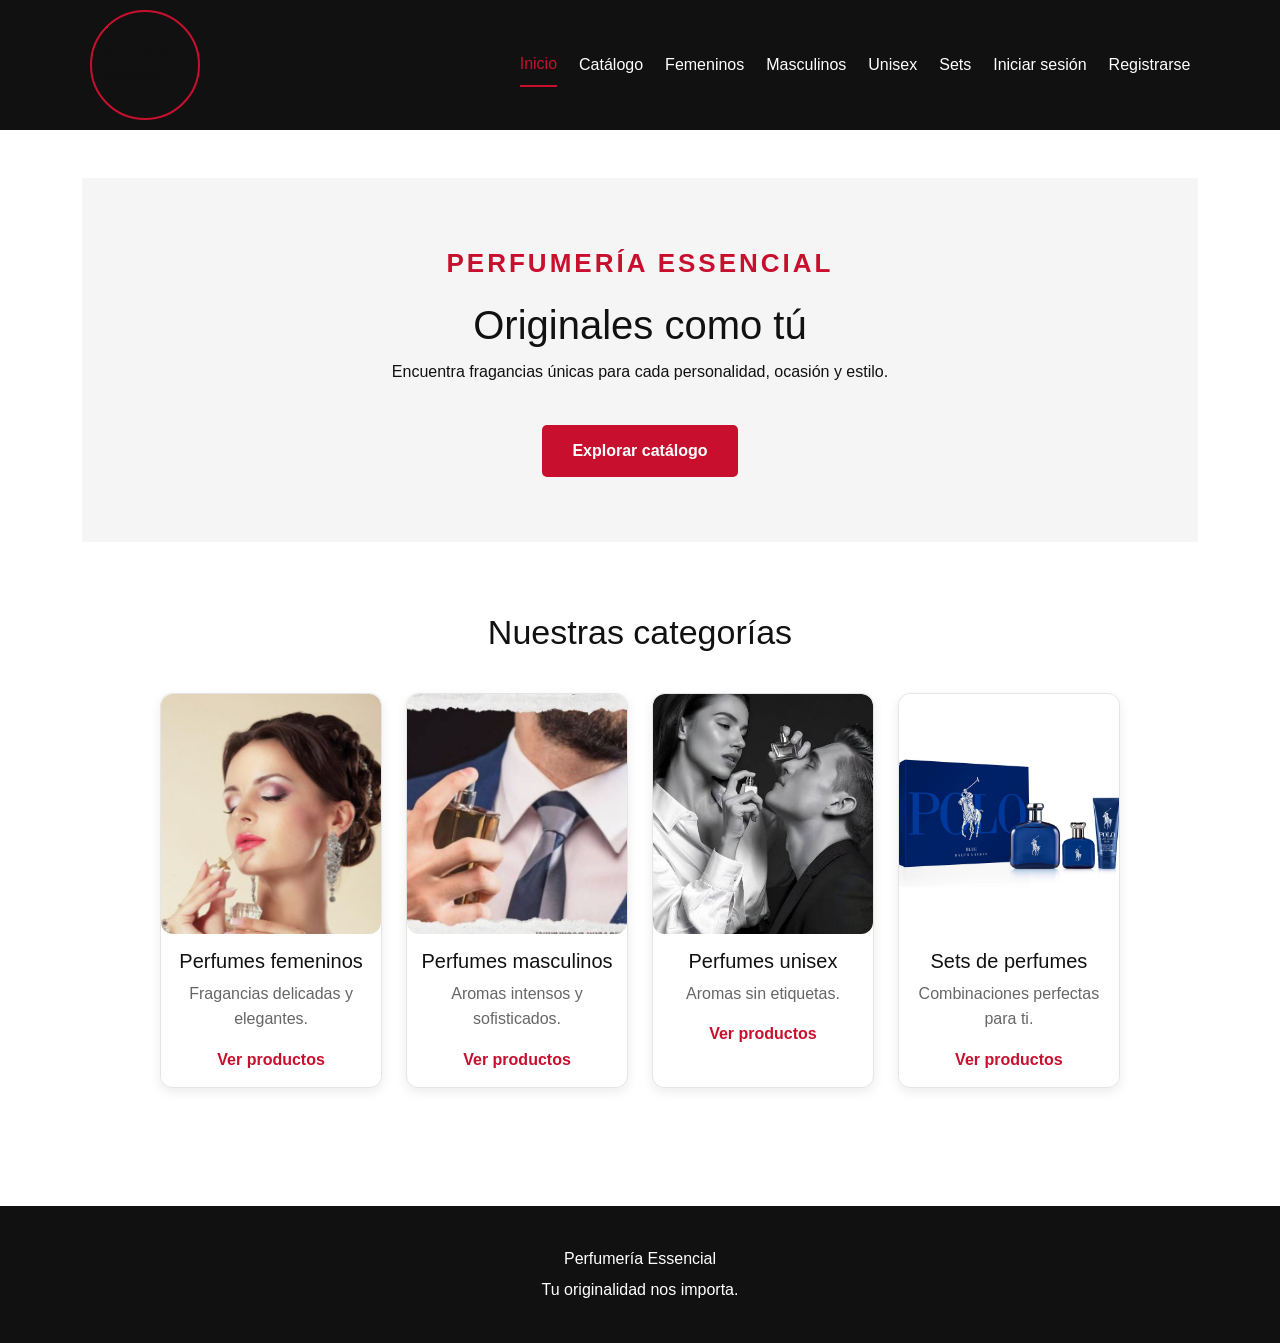
==== commit 731b5a75: "Correccion de rutas" ====
--- a/index.html
+++ b/index.html
@@ -25,7 +25,7 @@
     <header class="cabecera">
 
         <a class="marca" href="index.html">
-            <img src="img/Logo.png" alt="Logo Perfumería Essencial" class="logo">
+            <img src="img/logo.png" alt="Logo Perfumería Essencial" class="logo">
         </a>
 
         <nav class="menu" aria-label="Menú principal">
--- a/css/styles.css
+++ b/css/styles.css
@@ -321,6 +321,29 @@
 .producto .precio {
     margin-top: auto;
 }
+/* Contenedor de precios */
+.contenedor-precios {
+    margin-top: auto;
+    text-align: center;
+    padding: 10px;
+}
+
+/* Precio original tachado */
+.precio-anterior {
+    display: block;
+    font-size: 17px;
+    color: var(--gris-texto);
+    text-decoration: line-through;
+    margin-bottom: 5px;
+}
+
+/* Precio final */
+.contenedor-precios .precio {
+    font-size: 25px;
+    font-weight: bold;
+    color: var(--rojo);
+    margin: 0;
+}
 
 /* Etiqueta de descuento */
 .descuento {
